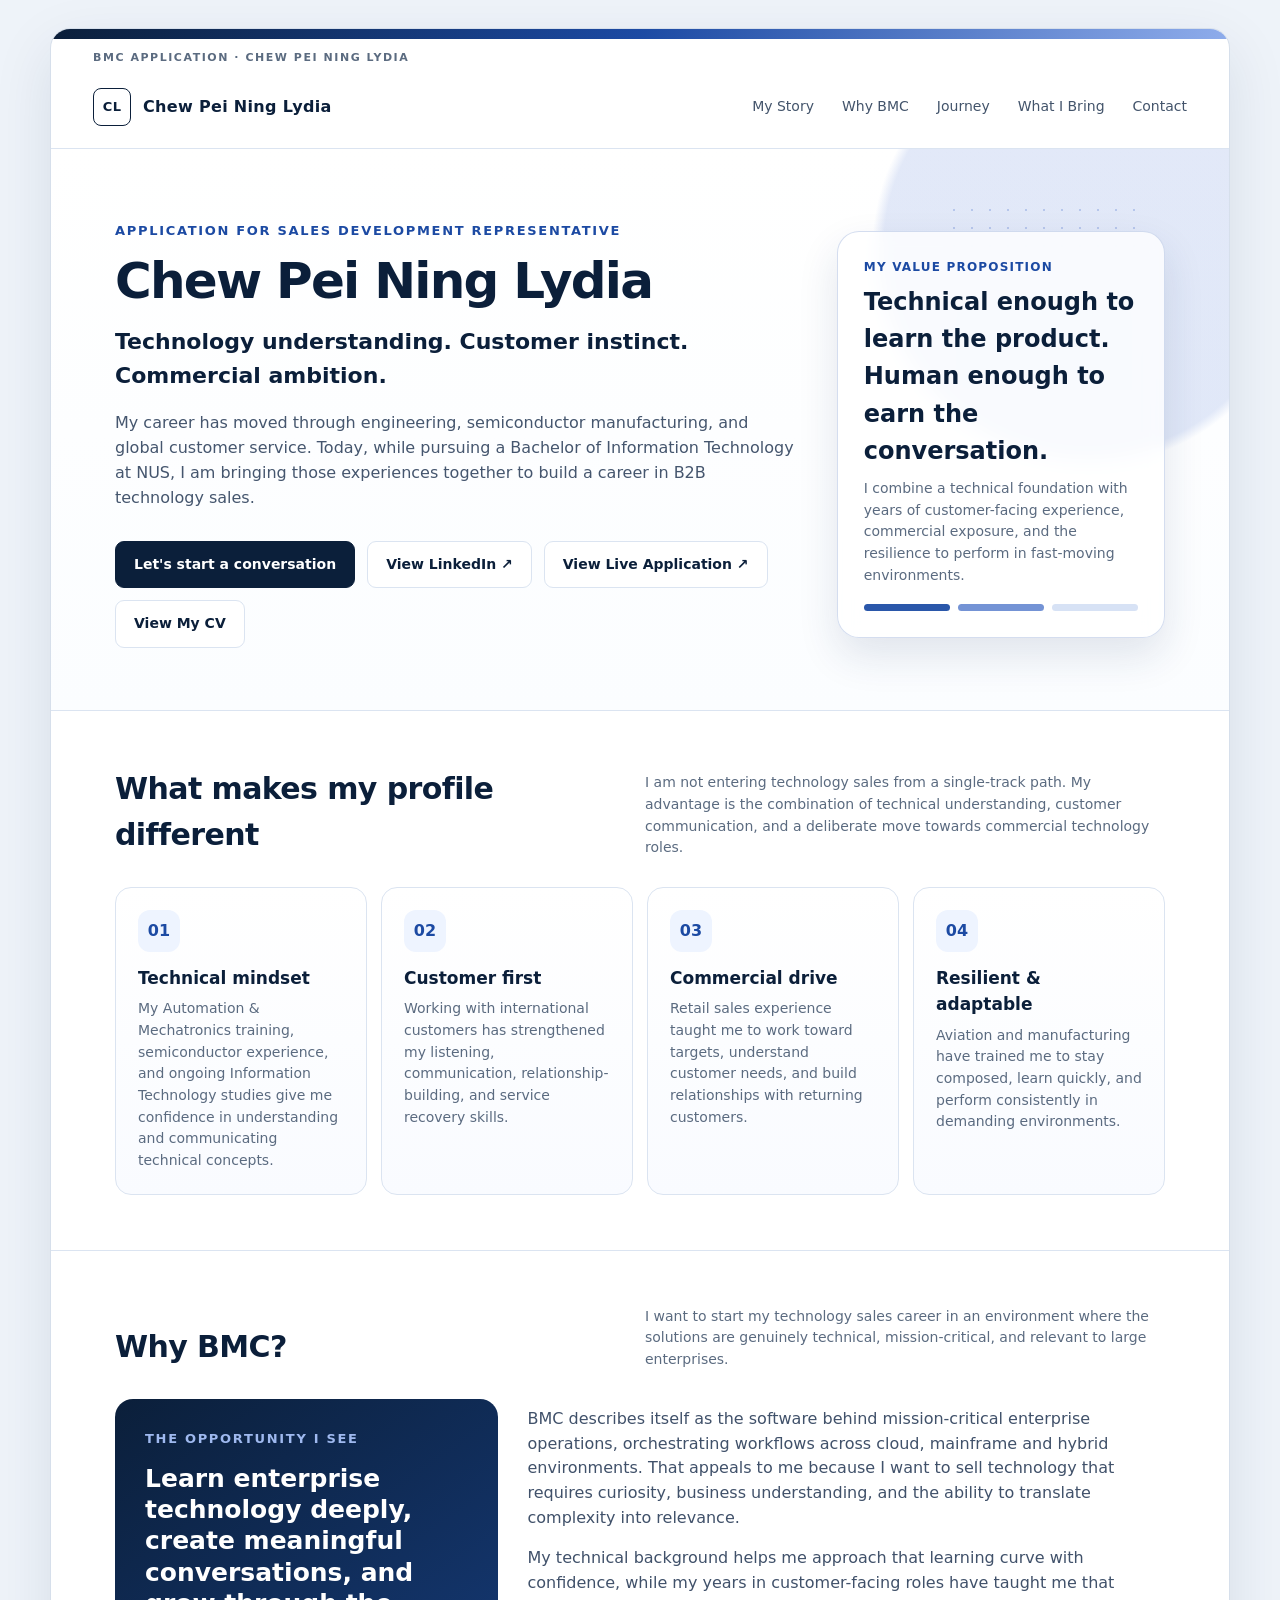
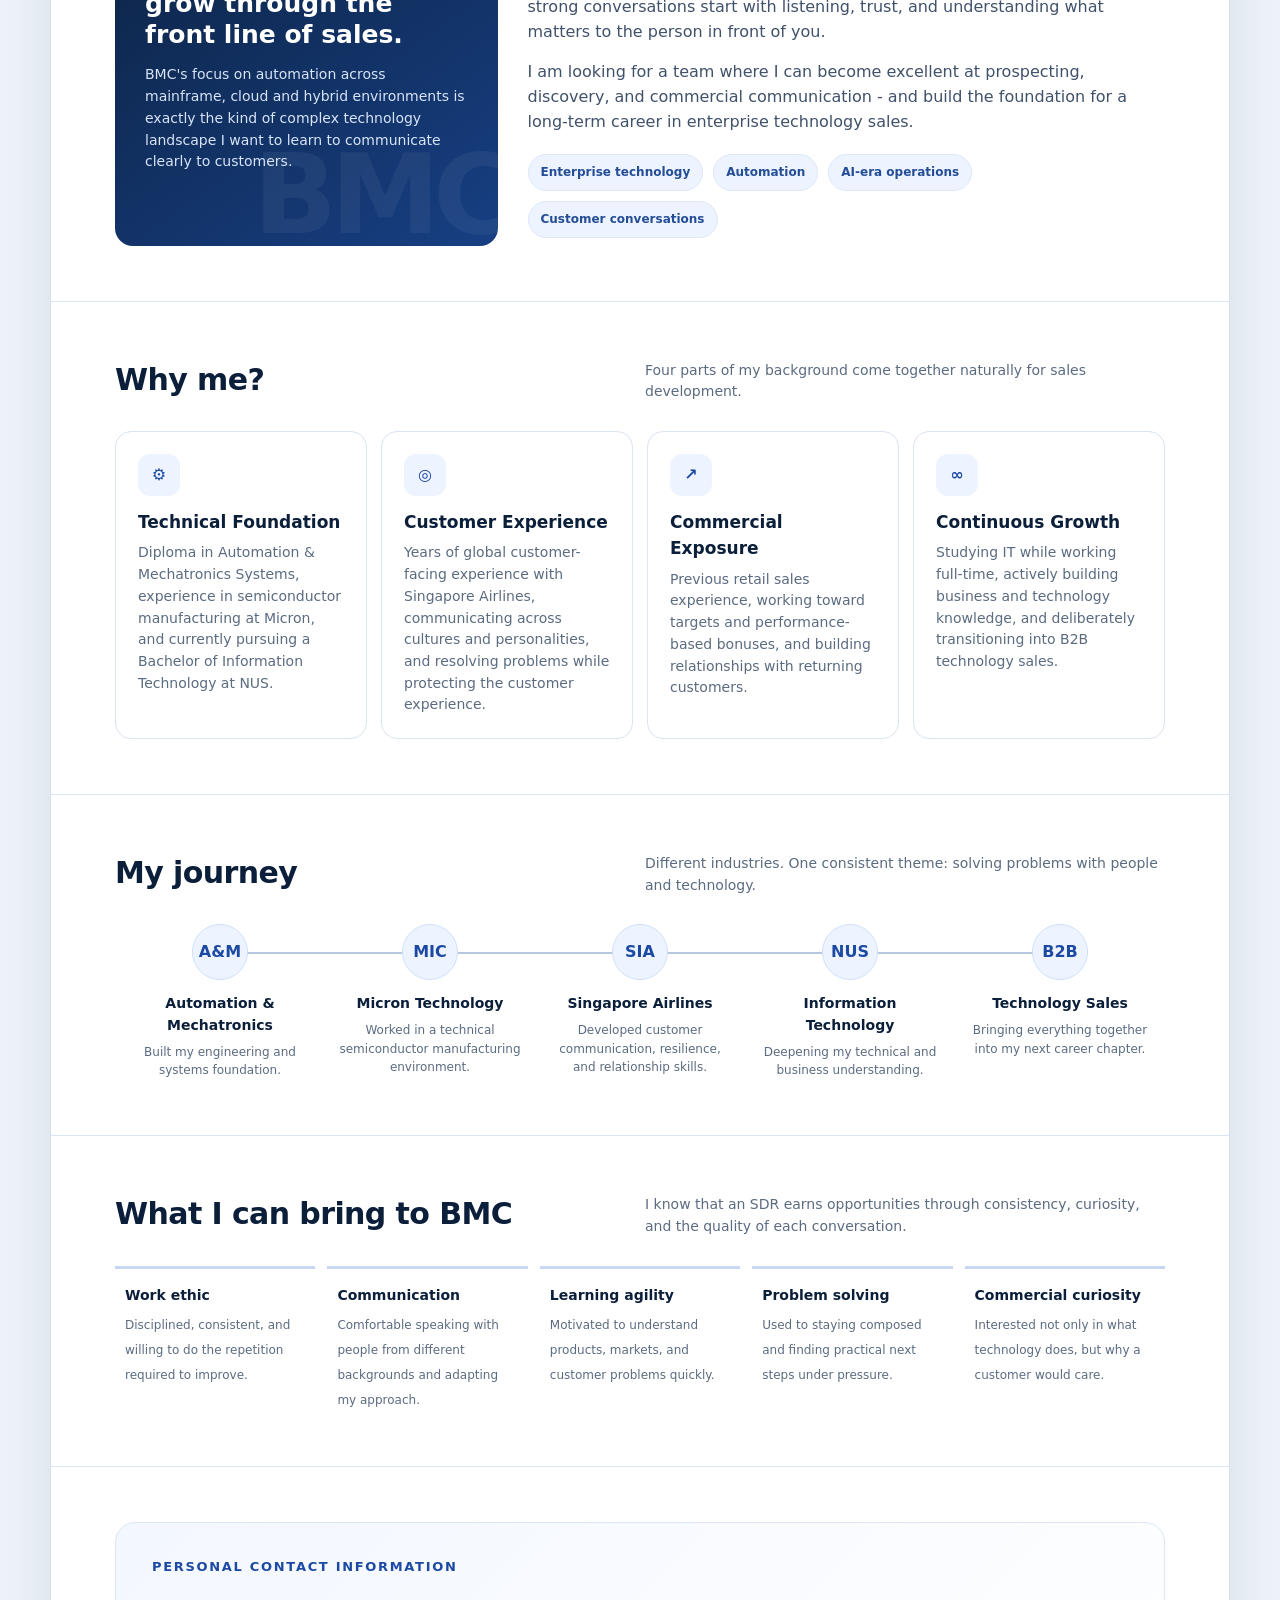
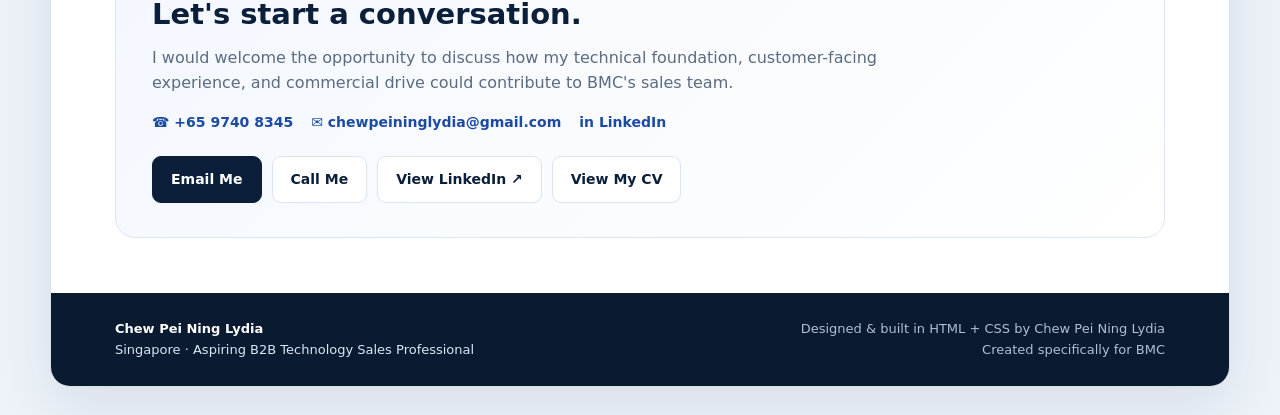
==== BMC Application - Chew Pei Ning Lydia.html @ 818d0f2a "embedded html" ====
<!DOCTYPE html>
<html lang="en">
<head>
<meta charset="UTF-8" />
<meta name="viewport" content="width=device-width, initial-scale=1.0" />
<title>BMC Application | Chew Pei Ning Lydia</title>
<style>
:root{
    --ink:#0b1f3a;
    --blue:#1c4aa3;
    --blue2:#5f83d8;
    --soft:#f5f8fd;
    --line:#dbe4f1;
    --muted:#5b6b80;
    --white:#ffffff;
  }
  *{box-sizing:border-box}
  html{scroll-behavior:smooth}
  body{margin:0;font-family:Inter,ui-sans-serif,system-ui,-apple-system,BlinkMacSystemFont,"Segoe UI",Arial,sans-serif;color:var(--ink);background:#eef3f9;line-height:1.55}
  a{color:inherit;text-decoration:none}
  .page{max-width:1180px;margin:28px auto;background:white;border:1px solid #d6dfeb;border-radius:20px;overflow:hidden;box-shadow:0 20px 60px rgba(16,41,79,.10)}
  .topbar{height:10px;background:linear-gradient(90deg,var(--ink),var(--blue),#8eaceb)}
  nav{display:flex;justify-content:space-between;align-items:center;padding:22px 42px;border-bottom:1px solid var(--line);position:relative;background:rgba(255,255,255,.96)}
  .brand{display:flex;align-items:center;gap:12px;font-weight:800;letter-spacing:.02em}
  .monogram{width:38px;height:38px;border:1.5px solid var(--ink);display:grid;place-items:center;border-radius:8px;font-size:13px}
  .navlinks{display:flex;gap:28px;font-size:14px;color:#43546b}
  .navlinks a:hover{color:var(--blue)}
  .hero{position:relative;display:grid;grid-template-columns:1.35fr .65fr;gap:40px;padding:72px 64px 62px;overflow:hidden;background:
      radial-gradient(circle at 88% 18%, rgba(95,131,216,.18) 0 18%, transparent 19%),
      linear-gradient(180deg,#fff 0%,#fbfdff 100%)}
  .hero:after{content:"";position:absolute;right:8%;top:52px;width:190px;height:190px;background-image:radial-gradient(#6688d2 1.2px,transparent 1.2px);background-size:18px 18px;opacity:.35;z-index:0}
  .hero > *{position:relative;z-index:1}
  .eyebrow{font-size:13px;font-weight:800;letter-spacing:.13em;color:var(--blue);text-transform:uppercase;margin-bottom:14px}
  h1{font-size:50px;line-height:1.04;margin:0 0 18px;letter-spacing:-.035em}
  .tagline{font-size:22px;font-weight:700;margin-bottom:18px;max-width:700px}
  .lead{max-width:720px;color:#45566e;font-size:16px}
  .actions{display:flex;gap:12px;margin-top:30px;flex-wrap:wrap}
  .btn{padding:12px 18px;border-radius:9px;border:1px solid var(--line);font-weight:700;font-size:14px;background:#fff;display:inline-flex;align-items:center;justify-content:center;gap:8px;transition:transform .2s ease,box-shadow .2s ease,border-color .2s ease}.btn:hover{transform:translateY(-2px);box-shadow:0 10px 24px rgba(16,41,79,.12);border-color:#b8c9e3}
  .btn.primary{background:var(--ink);color:#fff;border-color:var(--ink)}
  .hero-card{align-self:center;background:rgba(255,255,255,.78);backdrop-filter:blur(9px);border:1px solid rgba(123,151,206,.32);border-radius:22px;padding:26px;box-shadow:0 18px 40px rgba(22,53,102,.12)}
  .hero-card .small{font-size:12px;letter-spacing:.1em;text-transform:uppercase;color:var(--blue);font-weight:800}
  .hero-card h3{font-size:24px;margin:8px 0 8px}
  .hero-card p{margin:0;color:var(--muted);font-size:14px}
  .hero-card .signal{display:grid;grid-template-columns:repeat(3,1fr);gap:8px;margin-top:18px}
  .signal span{height:7px;border-radius:999px;background:#d7e2f5}.signal span:nth-child(1){background:#2a57aa}.signal span:nth-child(2){background:#7493d5}
  section{padding:55px 64px;border-top:1px solid var(--line)}
  .section-title{display:flex;align-items:end;justify-content:space-between;gap:20px;margin-bottom:28px}
  .section-title h2{font-size:30px;margin:0;letter-spacing:-.02em}
  .section-title p{margin:0;color:var(--muted);max-width:520px;font-size:14px}
  .values{display:grid;grid-template-columns:repeat(4,1fr);gap:14px}
  .value{padding:22px;border:1px solid var(--line);border-radius:16px;background:linear-gradient(180deg,#fff,#f9fbff)}
  .icon{width:42px;height:42px;border-radius:12px;background:#eef4ff;color:var(--blue);display:grid;place-items:center;font-weight:900;margin-bottom:13px}
  .value h3,.card h3{margin:0 0 7px;font-size:17px}
  .value p,.card p{margin:0;color:var(--muted);font-size:14px}
  .why{display:grid;grid-template-columns:.75fr 1.25fr;gap:30px;align-items:stretch}
  .quote-card{background:linear-gradient(145deg,#0b1f3a,#173f83);color:#fff;border-radius:18px;padding:30px;position:relative;overflow:hidden}
  .quote-card:after{content:"BMC";position:absolute;right:-10px;bottom:-35px;font-size:110px;font-weight:900;color:rgba(255,255,255,.055);letter-spacing:-.06em}
  .quote-card .big{font-size:25px;line-height:1.25;font-weight:750;margin:14px 0}
  .quote-card p{color:#d8e4f7;font-size:14px}
  .why-copy{padding:8px 0}
  .why-copy p{color:#40516a;margin:0 0 15px}
  .pill-row{display:flex;gap:10px;flex-wrap:wrap;margin-top:20px}
  .pill{padding:8px 12px;border-radius:999px;background:#eef4ff;border:1px solid #dce7f8;color:#244d97;font-size:12px;font-weight:700}
  .cards{display:grid;grid-template-columns:repeat(4,1fr);gap:14px}
  .card{border:1px solid var(--line);border-radius:16px;padding:22px;background:#fff}
  .card ul{padding-left:18px;margin:10px 0 0;color:var(--muted);font-size:13px}
  .card li{margin:7px 0}
  .journey{display:grid;grid-template-columns:repeat(5,1fr);gap:0;position:relative;margin-top:18px}
  .journey:before{content:"";position:absolute;left:8%;right:8%;top:28px;height:2px;background:#b7c7df}
  .step{text-align:center;position:relative;padding:0 12px}
  .dot{width:56px;height:56px;border-radius:50%;background:#eef4ff;border:1px solid #cfe0f7;display:grid;place-items:center;margin:0 auto 13px;font-weight:900;color:var(--blue);position:relative;z-index:1}
  .step h4{margin:0 0 6px;font-size:14px}.step p{font-size:12px;color:var(--muted);margin:0}
  .bring{display:grid;grid-template-columns:repeat(5,1fr);gap:12px}
  .bring div{border-top:3px solid #c8d8f4;padding:16px 10px 0}
  .bring strong{display:block;font-size:14px;margin-bottom:6px}.bring span{font-size:12px;color:var(--muted)}
  .closing{background:linear-gradient(135deg,#f3f7ff,#fff);border:1px solid #dbe6f6;border-radius:20px;padding:34px 36px;display:grid;grid-template-columns:1fr auto;gap:25px;align-items:center}
  .closing h2{margin:0 0 10px;font-size:29px}.closing p{margin:0;color:var(--muted);max-width:740px}.contact-actions{display:flex;gap:10px;flex-wrap:wrap;margin-top:22px}.contact-details{display:flex;gap:18px;flex-wrap:wrap;margin-top:16px;font-size:14px;color:#40516a}.contact-details a{font-weight:700;color:var(--blue)}.contact-details a:hover{text-decoration:underline}
  footer{padding:26px 64px;background:#0a1b31;color:#dce6f5;display:flex;justify-content:space-between;gap:20px;align-items:center;font-size:13px}
  footer strong{color:white}
  .credit{color:#aebfd6;text-align:right}
  @media(max-width:900px){.navlinks{display:none}.hero{grid-template-columns:1fr;padding:50px 28px}.hero-card{max-width:520px}.values,.cards{grid-template-columns:repeat(2,1fr)}.why{grid-template-columns:1fr}.journey{grid-template-columns:1fr;gap:22px}.journey:before{display:none}.bring{grid-template-columns:1fr 1fr}section{padding:45px 28px}footer{padding:24px 28px;flex-direction:column;align-items:flex-start}.credit{text-align:left}}
  @media(max-width:560px){h1{font-size:38px}.values,.cards,.bring{grid-template-columns:1fr}.closing{grid-template-columns:1fr}.section-title{display:block}.section-title p{margin-top:9px}}
  @media print{
    body{background:#fff}
    .page{margin:0;max-width:none;border:0;border-radius:0;box-shadow:none}
    nav{position:static}
    .actions{display:none}
    .hero{padding-top:46px;padding-bottom:46px}
    section{padding-top:38px;padding-bottom:38px;break-inside:avoid}
    .value,.card,.quote-card,.closing{break-inside:avoid}
    @page{size:A4;margin:8mm}
  }

</style>
</head>
<body>
<div class="page">
  <div class="topbar"></div>
  <div style="padding:10px 42px 0;font-size:11px;font-weight:800;letter-spacing:.14em;text-transform:uppercase;color:#5b6b80">BMC Application · Chew Pei Ning Lydia</div>
  <nav>
    <div class="brand"><div class="monogram">CL</div><span>Chew Pei Ning Lydia</span></div>
    <div class="navlinks"><a href="#story">My Story</a><a href="#bmc">Why BMC</a><a href="#journey">Journey</a><a href="#bring">What I Bring</a><a href="#contact">Contact</a></div>
  </nav>

  <header class="hero">
    <div>
      <div class="eyebrow">Application for Sales Development Representative</div>
      <h1>Chew Pei Ning Lydia</h1>
      <div class="tagline">Technology understanding. Customer instinct. Commercial ambition.</div>
      <p class="lead">My career has moved through engineering, semiconductor manufacturing, and global customer service. Today, while pursuing a Bachelor of Information Technology at NUS, I am bringing those experiences together to build a career in B2B technology sales.</p>
      <div class="actions">
        <a class="btn primary" href="#contact">Let's start a conversation</a>
        <a class="btn" href="https://www.linkedin.com/in/chew-pei-ning-lydia-b86428143" target="_blank" rel="noopener noreferrer">View LinkedIn ↗</a>
        <a class="btn" href="https://chewpeininglydia.github.io/BMC-Application-Chew-Pei-Ning-Lydia/" target="_blank" rel="noopener noreferrer">View Live Application ↗</a>
        <a class="btn" href="https://chewpeininglydia.github.io/BMC-Application-Chew-Pei-Ning-Lydia/assets/Chew%20Pei%20Ning%20Lydia%20CV.pdf" target="_blank" rel="noopener noreferrer">View My CV</a>
      </div>
    </div>
    <aside class="hero-card">
      <div class="small">My value proposition</div>
      <h3>Technical enough to learn the product. Human enough to earn the conversation.</h3>
      <p>I combine a technical foundation with years of customer-facing experience, commercial exposure, and the resilience to perform in fast-moving environments.</p>
      <div class="signal"><span></span><span></span><span></span></div>
    </aside>
  </header>

  <section id="story">
    <div class="section-title"><h2>What makes my profile different</h2><p>I am not entering technology sales from a single-track path. My advantage is the combination of technical understanding, customer communication, and a deliberate move towards commercial technology roles.</p></div>
    <div class="values">
      <div class="value"><div class="icon">01</div><h3>Technical mindset</h3><p>My Automation &amp; Mechatronics training, semiconductor experience, and ongoing Information Technology studies give me confidence in understanding and communicating technical concepts.</p></div>
      <div class="value"><div class="icon">02</div><h3>Customer first</h3><p>Working with international customers has strengthened my listening, communication, relationship-building, and service recovery skills.</p></div>
      <div class="value"><div class="icon">03</div><h3>Commercial drive</h3><p>Retail sales experience taught me to work toward targets, understand customer needs, and build relationships with returning customers.</p></div>
      <div class="value"><div class="icon">04</div><h3>Resilient &amp; adaptable</h3><p>Aviation and manufacturing have trained me to stay composed, learn quickly, and perform consistently in demanding environments.</p></div>
    </div>
  </section>

  <section id="bmc">
    <div class="section-title"><h2>Why BMC?</h2><p>I want to start my technology sales career in an environment where the solutions are genuinely technical, mission-critical, and relevant to large enterprises.</p></div>
    <div class="why">
      <div class="quote-card">
        <div class="eyebrow" style="color:#9fb9ef">The opportunity I see</div>
        <div class="big">Learn enterprise technology deeply, create meaningful conversations, and grow through the front line of sales.</div>
        <p>BMC's focus on automation across mainframe, cloud and hybrid environments is exactly the kind of complex technology landscape I want to learn to communicate clearly to customers.</p>
      </div>
      <div class="why-copy">
        <p>BMC describes itself as the software behind mission-critical enterprise operations, orchestrating workflows across cloud, mainframe and hybrid environments. That appeals to me because I want to sell technology that requires curiosity, business understanding, and the ability to translate complexity into relevance.</p>
        <p>My technical background helps me approach that learning curve with confidence, while my years in customer-facing roles have taught me that strong conversations start with listening, trust, and understanding what matters to the person in front of you.</p>
        <p>I am looking for a team where I can become excellent at prospecting, discovery, and commercial communication - and build the foundation for a long-term career in enterprise technology sales.</p>
        <div class="pill-row"><span class="pill">Enterprise technology</span><span class="pill">Automation</span><span class="pill">AI-era operations</span><span class="pill">Customer conversations</span></div>
      </div>
    </div>
  </section>

  <section>
    <div class="section-title"><h2>Why me?</h2><p>Four parts of my background come together naturally for sales development.</p></div>
    <div class="cards">
      <div class="card"><div class="icon">⚙</div><h3>Technical Foundation</h3><p>Diploma in Automation &amp; Mechatronics Systems, experience in semiconductor manufacturing at Micron, and currently pursuing a Bachelor of Information Technology at NUS.</p></div>
      <div class="card"><div class="icon">◎</div><h3>Customer Experience</h3><p>Years of global customer-facing experience with Singapore Airlines, communicating across cultures and personalities, and resolving problems while protecting the customer experience.</p></div>
      <div class="card"><div class="icon">↗</div><h3>Commercial Exposure</h3><p>Previous retail sales experience, working toward targets and performance-based bonuses, and building relationships with returning customers.</p></div>
      <div class="card"><div class="icon">∞</div><h3>Continuous Growth</h3><p>Studying IT while working full-time, actively building business and technology knowledge, and deliberately transitioning into B2B technology sales.</p></div>
    </div>
  </section>

  <section id="journey">
    <div class="section-title"><h2>My journey</h2><p>Different industries. One consistent theme: solving problems with people and technology.</p></div>
    <div class="journey">
      <div class="step"><div class="dot">A&amp;M</div><h4>Automation &amp; Mechatronics</h4><p>Built my engineering and systems foundation.</p></div>
      <div class="step"><div class="dot">MIC</div><h4>Micron Technology</h4><p>Worked in a technical semiconductor manufacturing environment.</p></div>
      <div class="step"><div class="dot">SIA</div><h4>Singapore Airlines</h4><p>Developed customer communication, resilience, and relationship skills.</p></div>
      <div class="step"><div class="dot">NUS</div><h4>Information Technology</h4><p>Deepening my technical and business understanding.</p></div>
      <div class="step"><div class="dot">B2B</div><h4>Technology Sales</h4><p>Bringing everything together into my next career chapter.</p></div>
    </div>
  </section>

  <section id="bring">
    <div class="section-title"><h2>What I can bring to BMC</h2><p>I know that an SDR earns opportunities through consistency, curiosity, and the quality of each conversation.</p></div>
    <div class="bring">
      <div><strong>Work ethic</strong><span>Disciplined, consistent, and willing to do the repetition required to improve.</span></div>
      <div><strong>Communication</strong><span>Comfortable speaking with people from different backgrounds and adapting my approach.</span></div>
      <div><strong>Learning agility</strong><span>Motivated to understand products, markets, and customer problems quickly.</span></div>
      <div><strong>Problem solving</strong><span>Used to staying composed and finding practical next steps under pressure.</span></div>
      <div><strong>Commercial curiosity</strong><span>Interested not only in what technology does, but why a customer would care.</span></div>
    </div>
  </section>

  <section id="contact">
    <div class="closing">
      <div>
        <div class="eyebrow">Personal contact information</div>
        <h2>Let's start a conversation.</h2>
        <p>I would welcome the opportunity to discuss how my technical foundation, customer-facing experience, and commercial drive could contribute to BMC's sales team.</p>
        <div class="contact-details">
          <a href="tel:+6597408345" aria-label="Call Chew Pei Ning Lydia">☎ +65 9740 8345</a>
          <a href="mailto:chewpeininglydia@gmail.com?subject=BMC%20Sales%20Development%20-%20Chew%20Pei%20Ning%20Lydia" aria-label="Email Chew Pei Ning Lydia">✉ chewpeininglydia@gmail.com</a>
          <a href="https://www.linkedin.com/in/chew-pei-ning-lydia-b86428143" target="_blank" rel="noopener noreferrer">in LinkedIn</a>
        </div>
        <div class="contact-actions">
          <a class="btn primary" href="mailto:chewpeininglydia@gmail.com?subject=BMC%20Sales%20Development%20-%20Chew%20Pei%20Ning%20Lydia">Email Me</a>
          <a class="btn" href="tel:+6597408345">Call Me</a>
          <a class="btn" href="https://www.linkedin.com/in/chew-pei-ning-lydia-b86428143" target="_blank" rel="noopener noreferrer">View LinkedIn ↗</a>
          <a class="btn" href="https://chewpeininglydia.github.io/BMC-Application-Chew-Pei-Ning-Lydia/assets/Chew%20Pei%20Ning%20Lydia%20CV.pdf" target="_blank" rel="noopener noreferrer">View My CV</a>
        </div>
      </div>
    </div>
  </section>

  <footer>
    <div><strong>Chew Pei Ning Lydia</strong><br>Singapore · Aspiring B2B Technology Sales Professional</div>
    <div class="credit">Designed &amp; built in HTML + CSS by Chew Pei Ning Lydia<br>Created specifically for BMC</div>
  </footer>
</div>
</body>
</html>
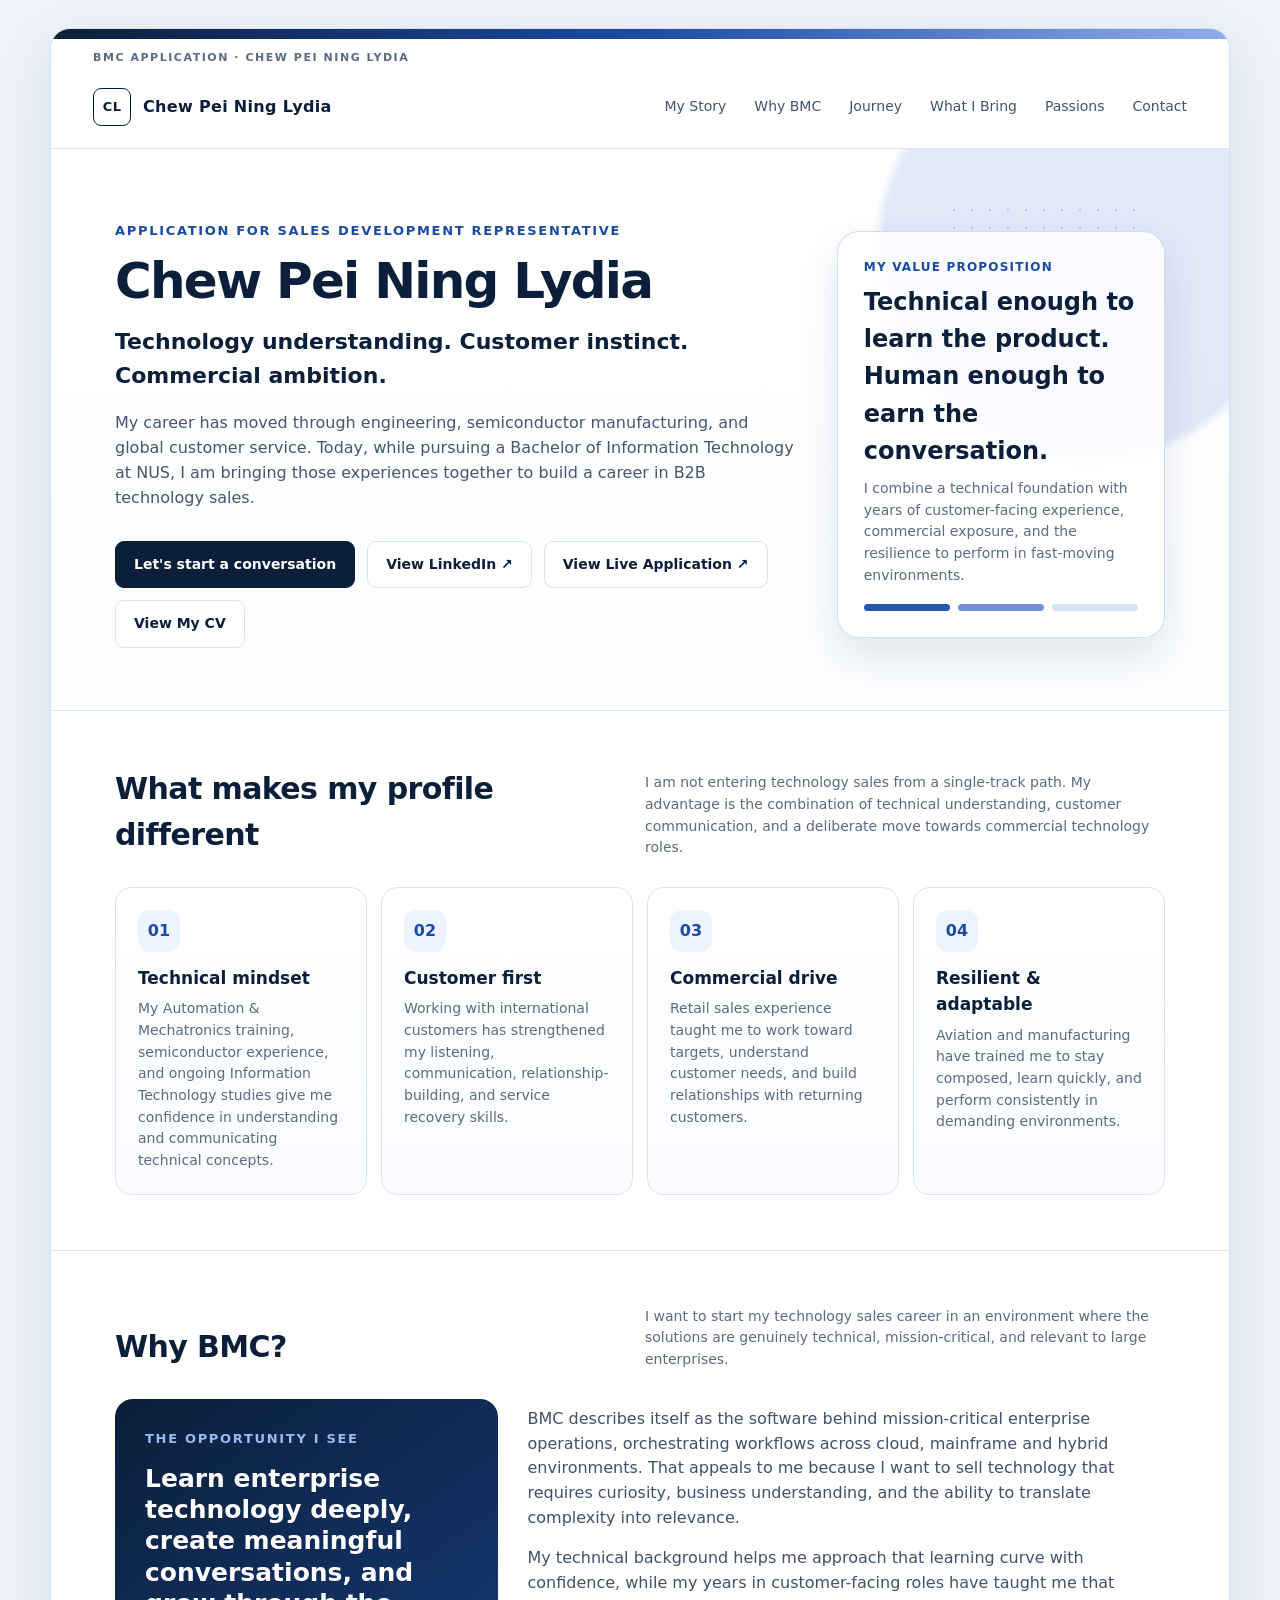
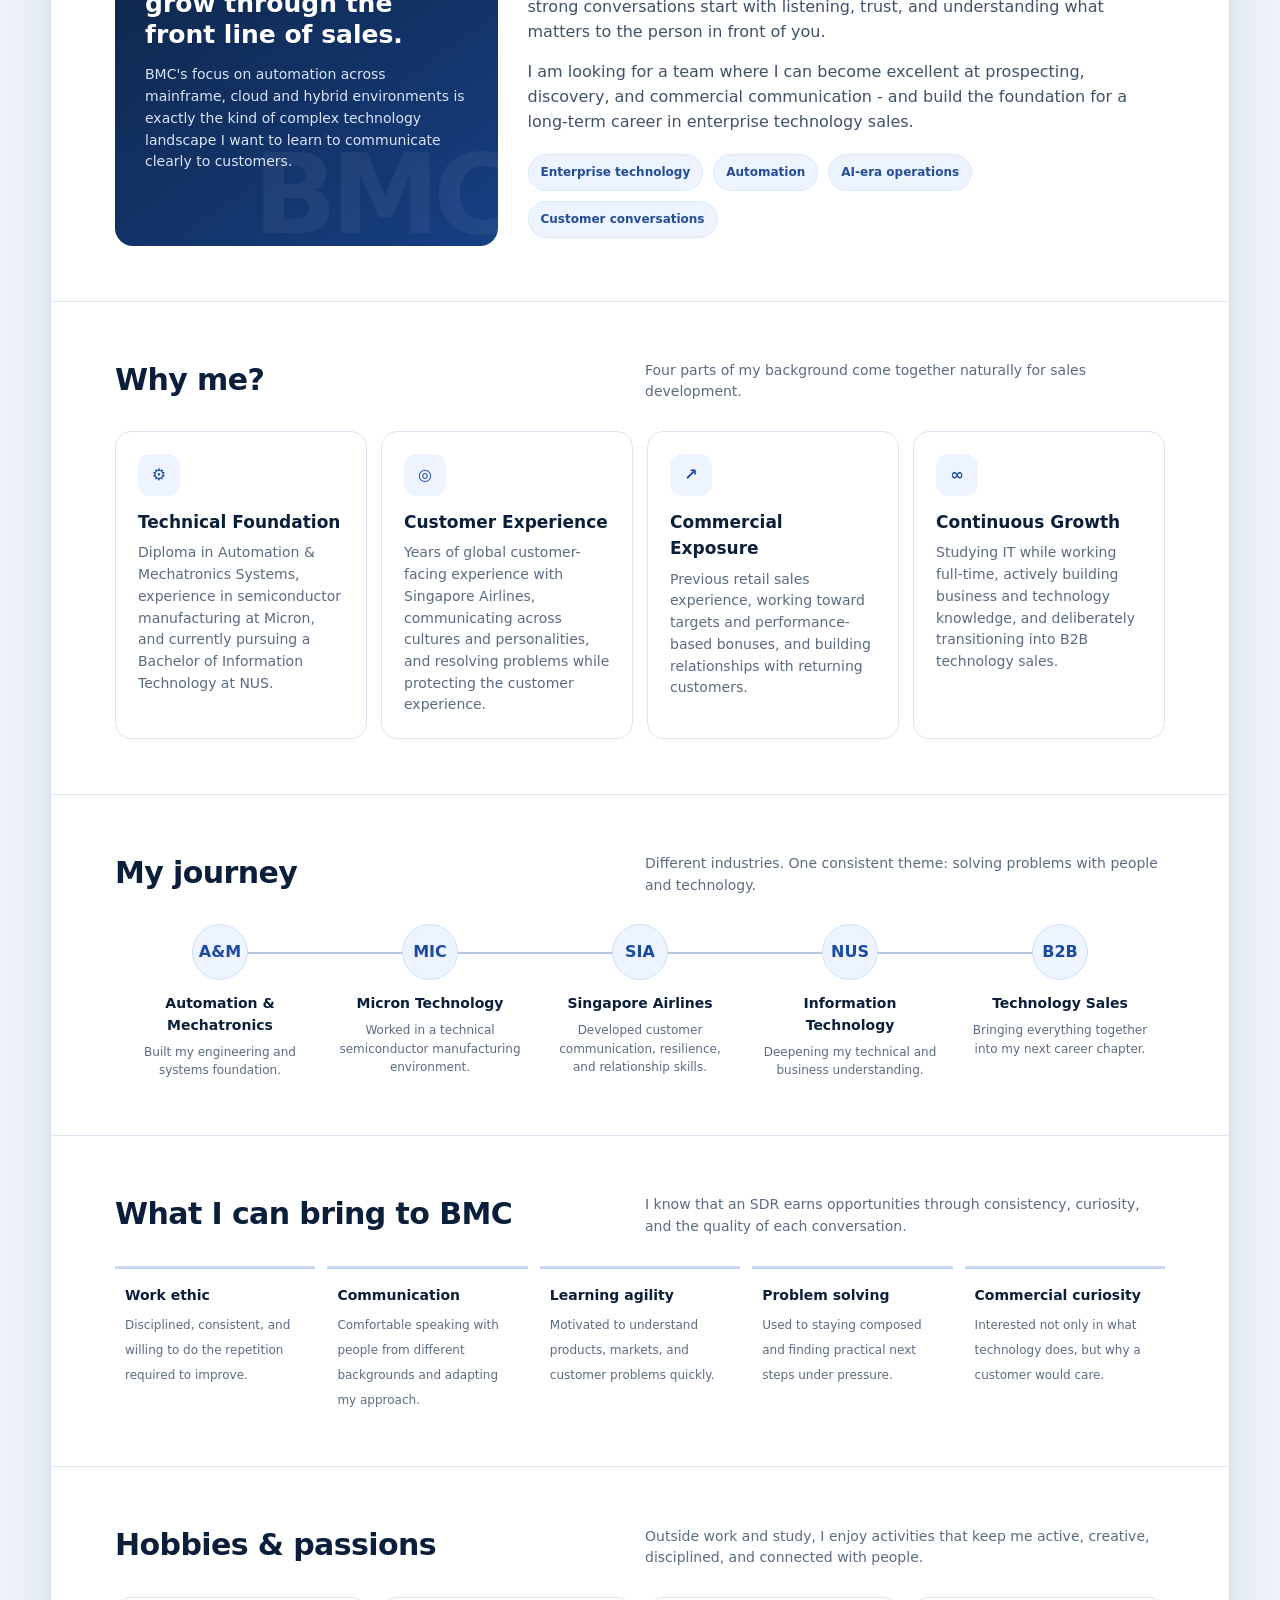
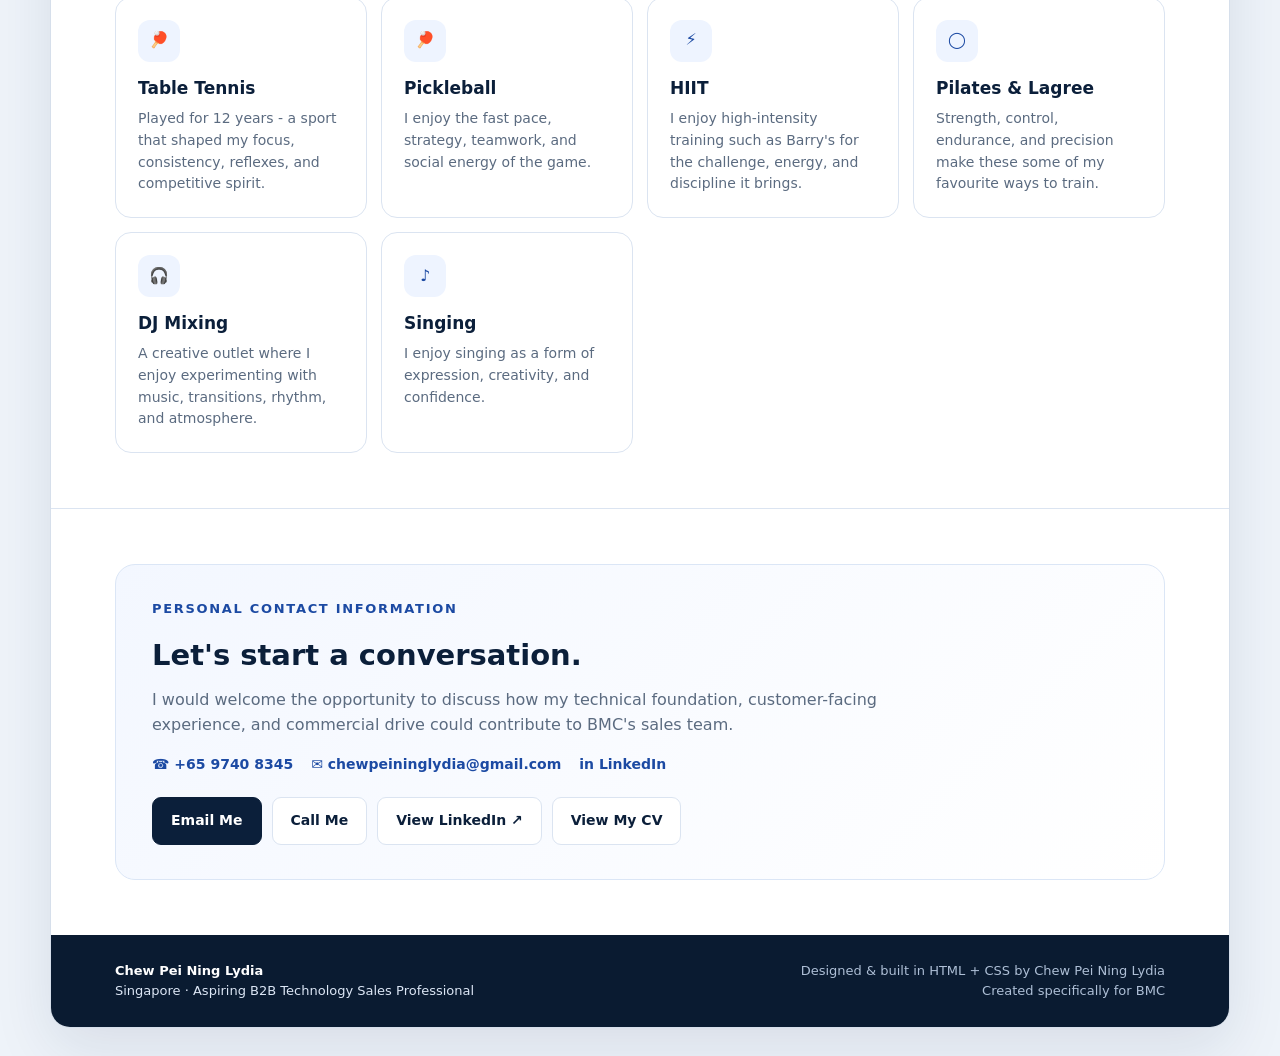
==== commit ec2348ee: "Passion and Hobbies, update to referees" ====
--- a/BMC Application - Chew Pei Ning Lydia.html
+++ b/BMC Application - Chew Pei Ning Lydia.html
@@ -99,7 +99,7 @@
   <div style="padding:10px 42px 0;font-size:11px;font-weight:800;letter-spacing:.14em;text-transform:uppercase;color:#5b6b80">BMC Application · Chew Pei Ning Lydia</div>
   <nav>
     <div class="brand"><div class="monogram">CL</div><span>Chew Pei Ning Lydia</span></div>
-    <div class="navlinks"><a href="#story">My Story</a><a href="#bmc">Why BMC</a><a href="#journey">Journey</a><a href="#bring">What I Bring</a><a href="#contact">Contact</a></div>
+    <div class="navlinks"><a href="#story">My Story</a><a href="#bmc">Why BMC</a><a href="#journey">Journey</a><a href="#bring">What I Bring</a><a href="#passions">Passions</a><a href="#contact">Contact</a></div>
   </nav>
 
   <header class="hero">
@@ -179,6 +179,22 @@
       <div><strong>Learning agility</strong><span>Motivated to understand products, markets, and customer problems quickly.</span></div>
       <div><strong>Problem solving</strong><span>Used to staying composed and finding practical next steps under pressure.</span></div>
       <div><strong>Commercial curiosity</strong><span>Interested not only in what technology does, but why a customer would care.</span></div>
+    </div>
+  </section>
+
+
+  <section id="passions">
+    <div class="section-title">
+      <h2>Hobbies &amp; passions</h2>
+      <p>Outside work and study, I enjoy activities that keep me active, creative, disciplined, and connected with people.</p>
+    </div>
+    <div class="cards passions-grid">
+      <div class="card"><div class="icon">🏓</div><h3>Table Tennis</h3><p>Played for 12 years - a sport that shaped my focus, consistency, reflexes, and competitive spirit.</p></div>
+      <div class="card"><div class="icon">🏓</div><h3>Pickleball</h3><p>I enjoy the fast pace, strategy, teamwork, and social energy of the game.</p></div>
+      <div class="card"><div class="icon">⚡</div><h3>HIIT</h3><p>I enjoy high-intensity training such as Barry's for the challenge, energy, and discipline it brings.</p></div>
+      <div class="card"><div class="icon">◯</div><h3>Pilates &amp; Lagree</h3><p>Strength, control, endurance, and precision make these some of my favourite ways to train.</p></div>
+      <div class="card"><div class="icon">🎧</div><h3>DJ Mixing</h3><p>A creative outlet where I enjoy experimenting with music, transitions, rhythm, and atmosphere.</p></div>
+      <div class="card"><div class="icon">♪</div><h3>Singing</h3><p>I enjoy singing as a form of expression, creativity, and confidence.</p></div>
     </div>
   </section>
 
